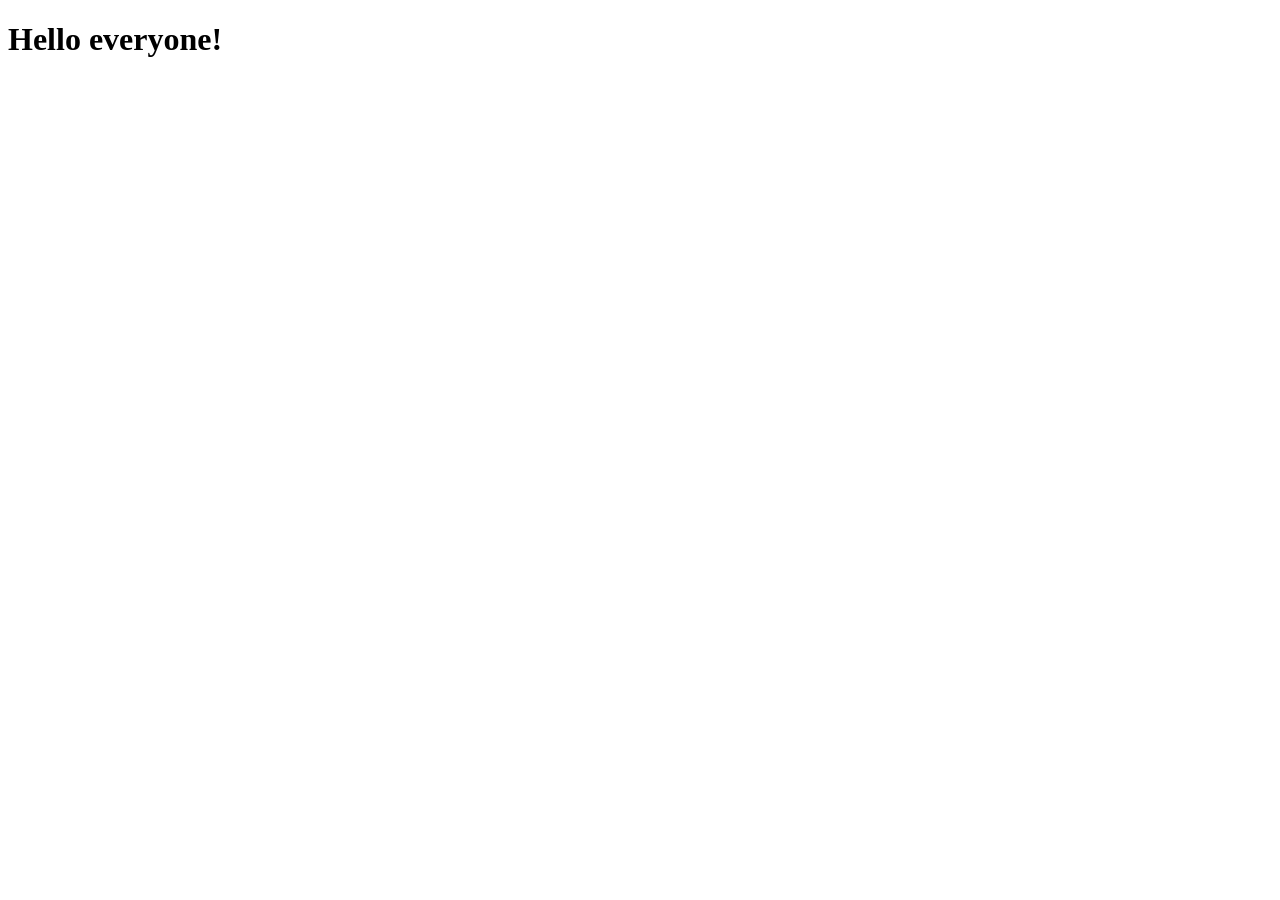
==== index.html @ 1ad0e3e1 "init project" ====
<!DOCTYPE html>
<html lang="en">
<head>
    <meta charset="UTF-8">
    <meta name="viewport" content="width=device-width, initial-scale=1.0">
    <title>My Website</title>
</head>
<body>
    <h1>Hello everyone!</h1>
</body>
</html>
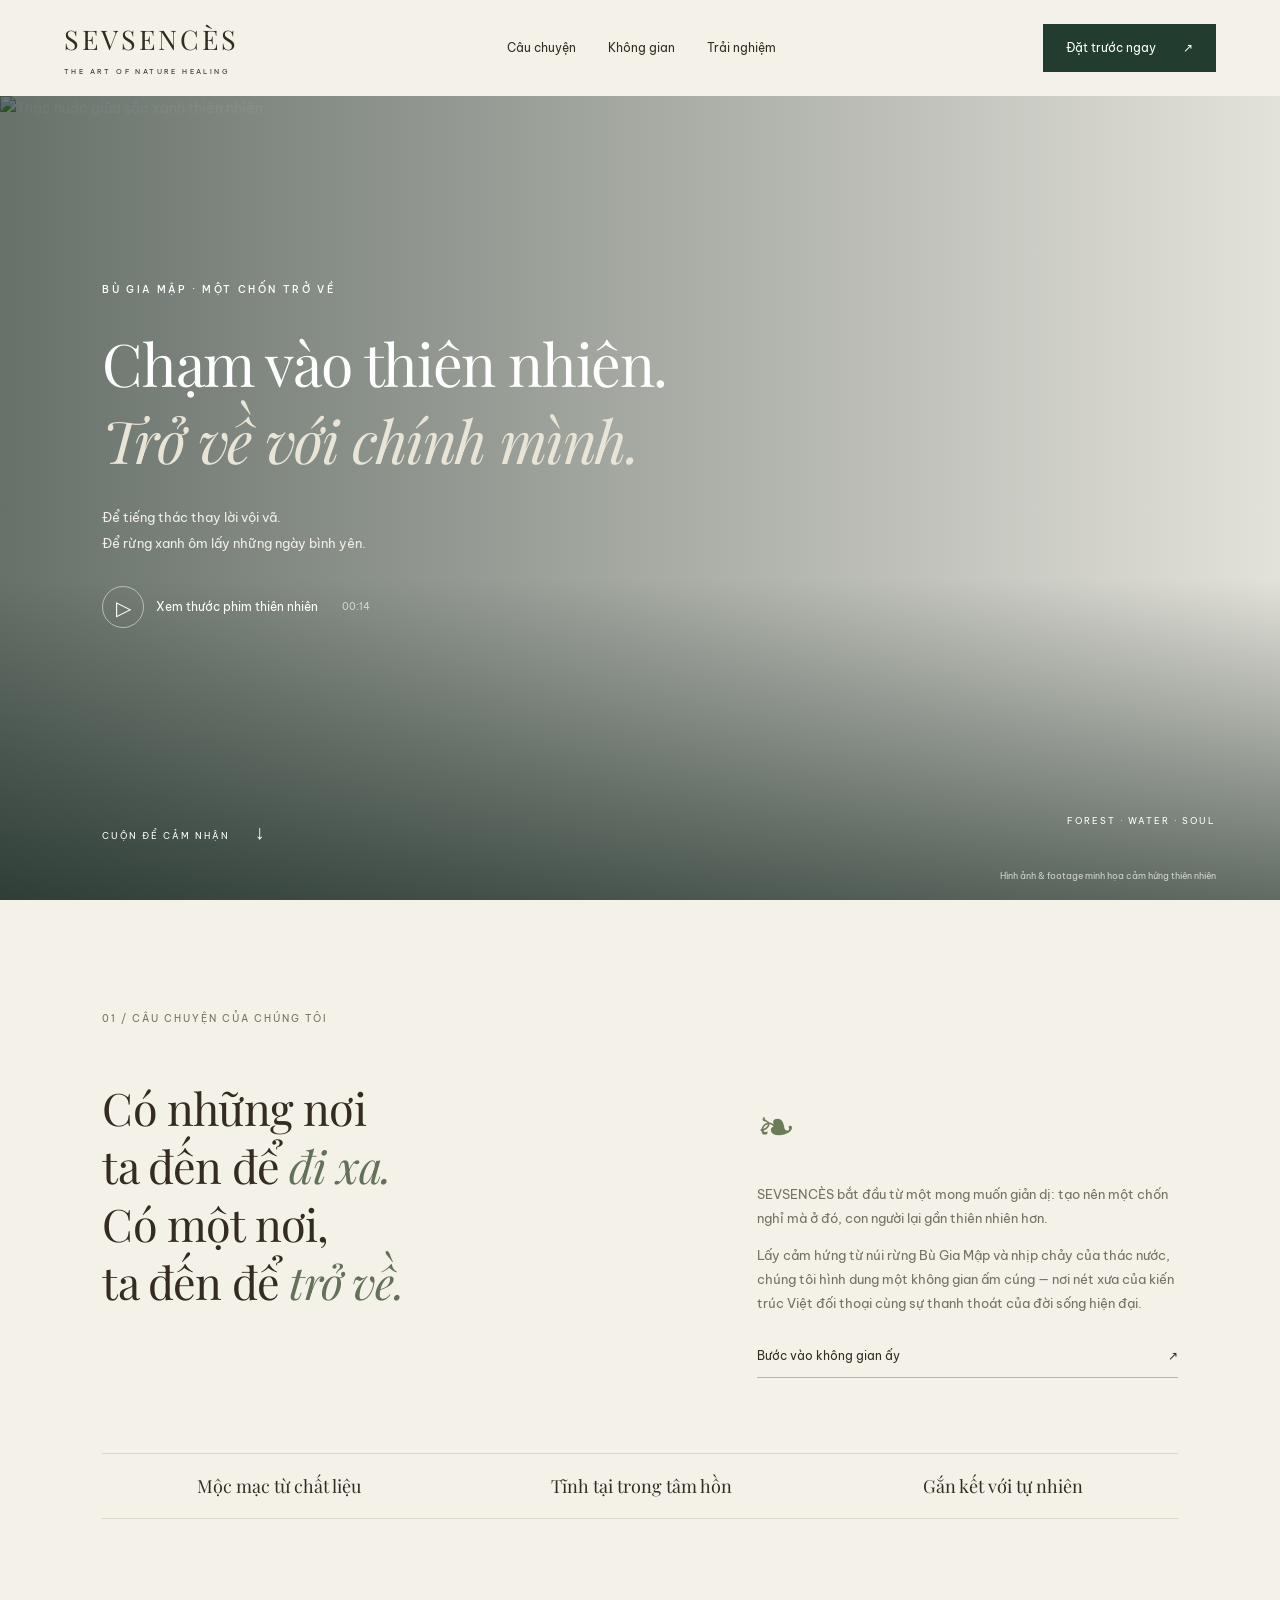
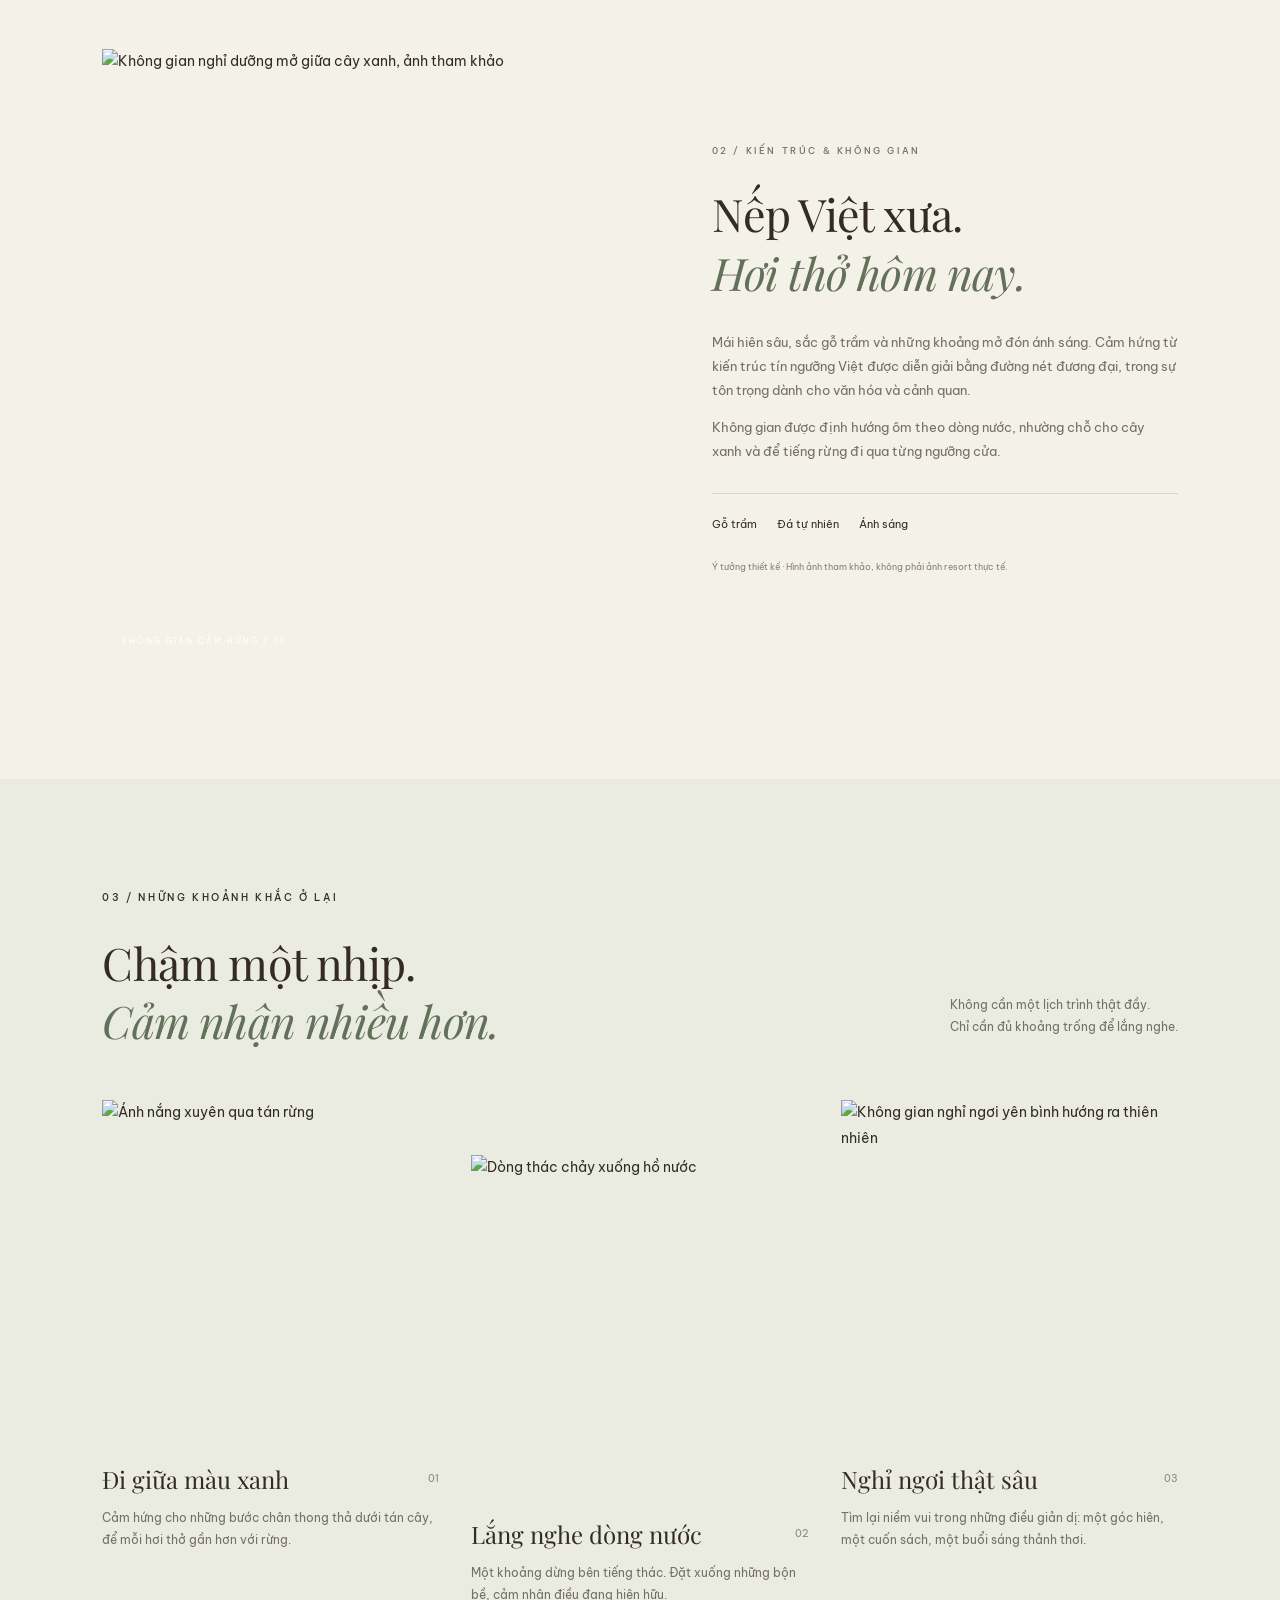
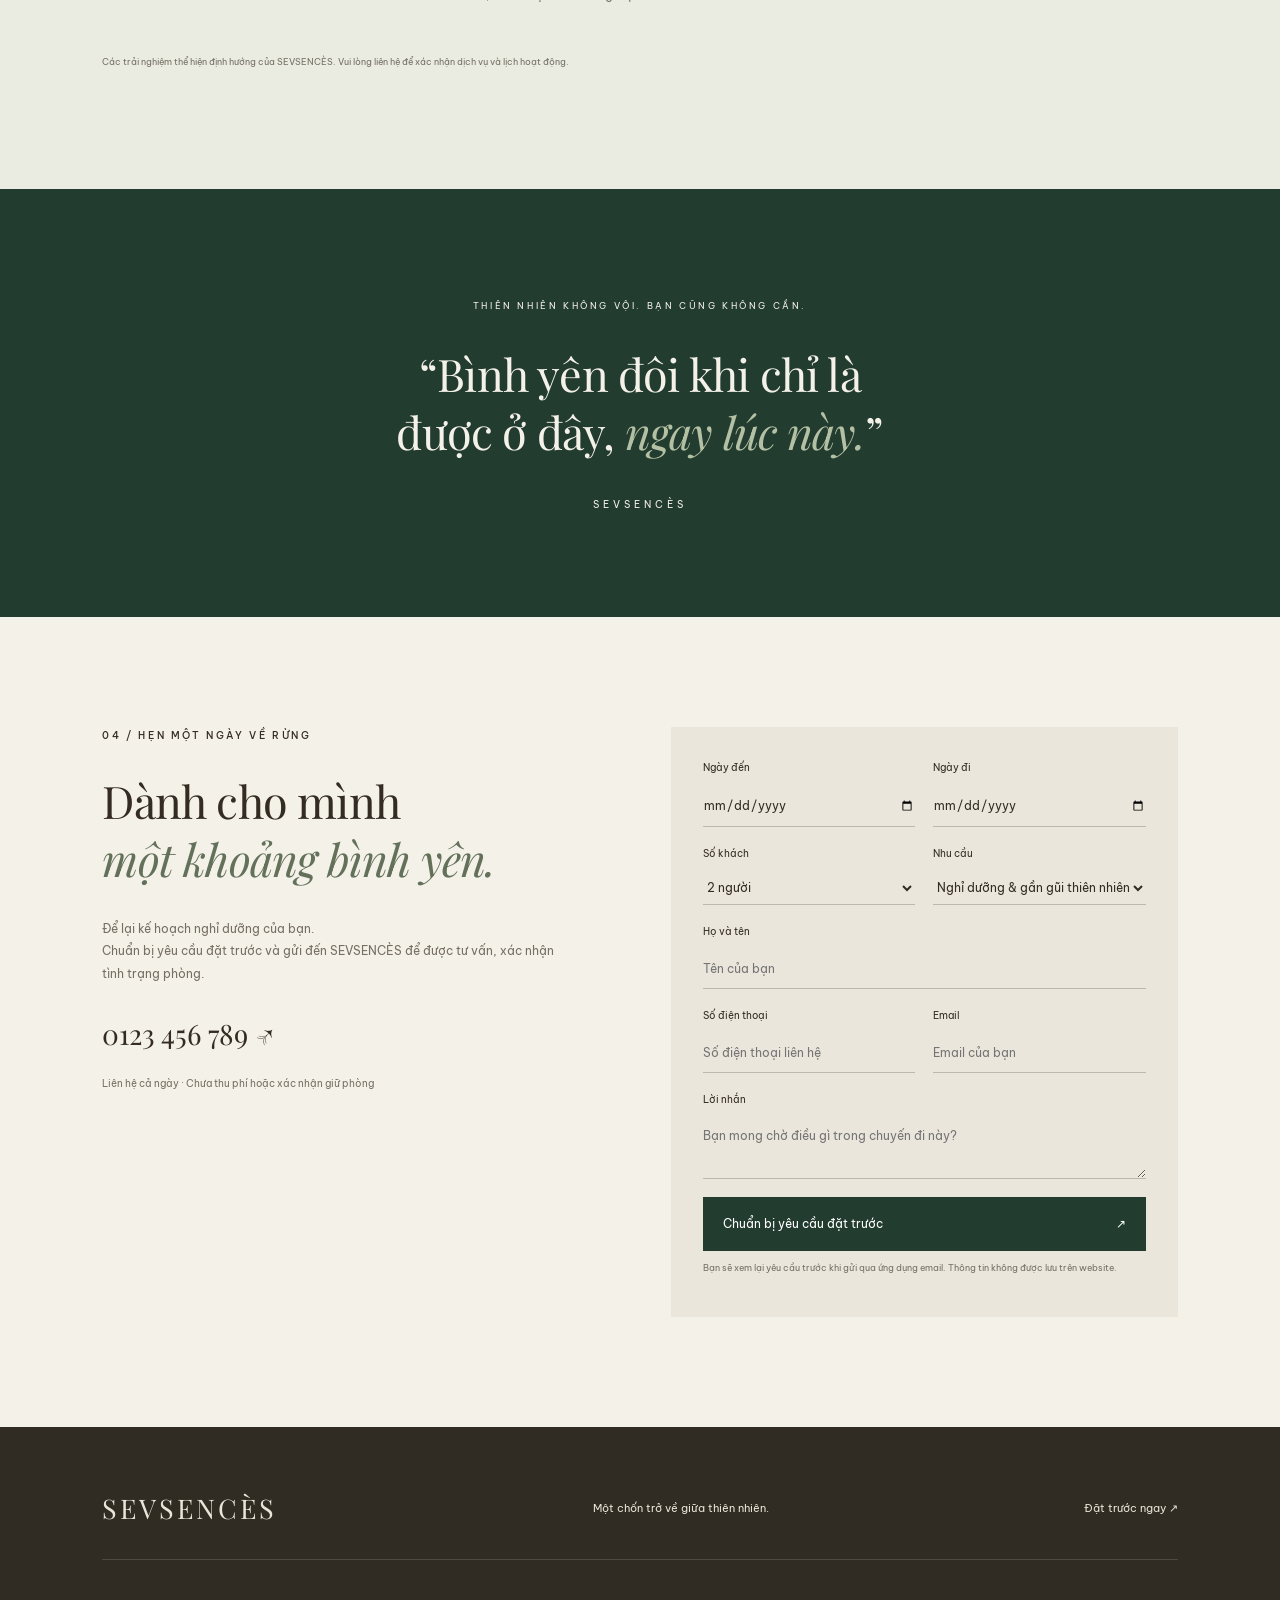
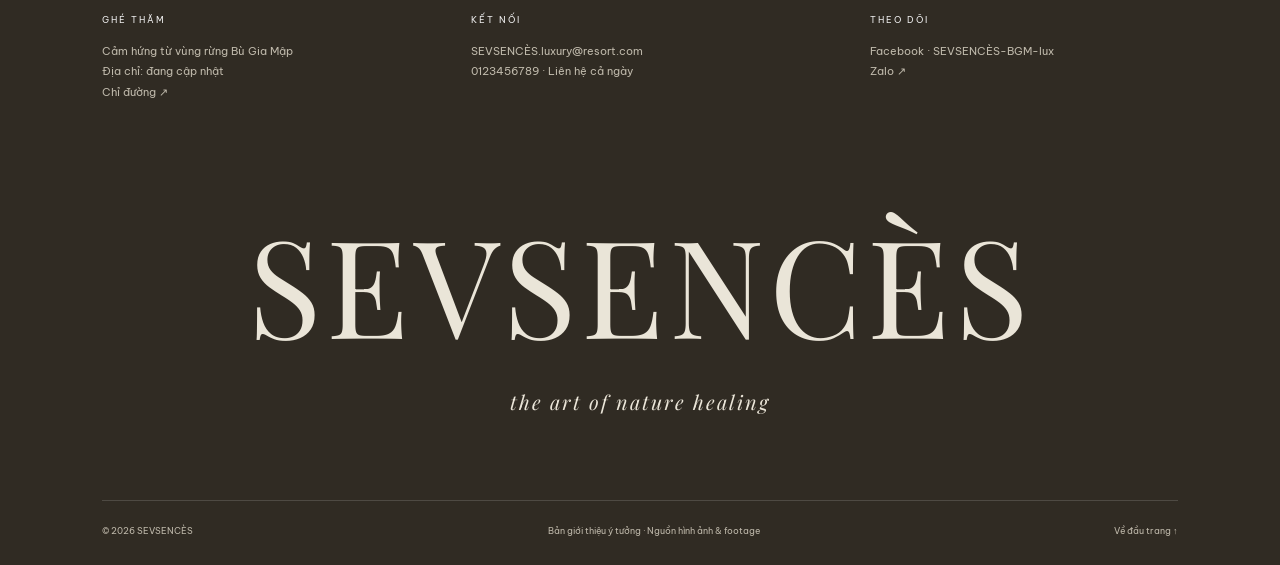
==== commit 4faeec67: "Add files via upload Thêm các tệp khởi tạo cho dự án SEVSENCÈS, bao gồm tệp cấu hình, thông tin ghi " ====
--- a/index.html
+++ b/index.html
@@ -1,11 +1,416 @@
-<!DOCTYPE html>
-<html lang="en">
-<head>
-    <meta charset="UTF-8">
-    <meta name="viewport" content="width=device-width, initial-scale=1.0">
-    <title>My Website</title>
-</head>
-<body>
-    <h1>Hello everyone!</h1>
-</body>
-</html>+<!doctype html>
+<html lang="vi">
+  <head>
+    <meta charset="utf-8">
+    <meta name="viewport" content="width=device-width, initial-scale=1">
+    <meta name="theme-color" content="#23392d">
+    <title>SEVSENCÈS — the art of nature healing</title>
+    <meta
+      name="description"
+      content="Trở về với thiên nhiên. Khám phá ý tưởng nghỉ dưỡng SEVSENCÈS, nơi kiến trúc Việt gặp nhịp sống của rừng."
+    >
+    <link rel="preconnect" href="https://fonts.googleapis.com">
+    <link
+      href="https://fonts.googleapis.com/css2?family=Be+Vietnam+Pro:wght@300;400;500;600&family=Playfair+Display:ital,wght@0,400;0,500;1,400&display=swap"
+      rel="stylesheet"
+    >
+    <link rel="stylesheet" href="style.css">
+  </head>
+
+  <body>
+    <header>
+      <a href="#" class="wordmark" aria-label="SEVSENCÈS trang chủ">
+        SEVSENCÈS
+        <span>THE ART OF NATURE HEALING</span>
+      </a>
+
+      <nav aria-label="Điều hướng">
+        <a href="#cau-chuyen">Câu chuyện</a>
+        <a href="#khong-gian">Không gian</a>
+        <a href="#trai-nghiem">Trải nghiệm</a>
+      </nav>
+
+      <a class="book" href="#dat-truoc">
+        Đặt trước ngay
+        <span>↗</span>
+      </a>
+    </header>
+
+    <main>
+      <section class="hero">
+        <img
+          class="hero-image"
+          src="https://images.unsplash.com/photo-1432405972618-c60b0225b8f9?auto=format&fit=crop&w=2200&q=85"
+          alt="Thác nước giữa sắc xanh thiên nhiên"
+        >
+        <div class="hero-shade"></div>
+
+        <div class="hero-copy">
+          <p class="eyebrow">BÙ GIA MẬP · MỘT CHỐN TRỞ VỀ</p>
+          <h1>
+            Chạm vào thiên nhiên.<br>
+            <em>Trở về với chính mình.</em>
+          </h1>
+          <p>
+            Để tiếng thác thay lời vội vã.<br>
+            Để rừng xanh ôm lấy những ngày bình yên.
+          </p>
+
+          <button id="watch" class="film" type="button">
+            <span>▷</span>
+            Xem thước phim thiên nhiên
+            <small>00:14</small>
+          </button>
+        </div>
+
+        <div class="hero-bottom">
+          <a href="#cau-chuyen">
+            CUỘN ĐỂ CẢM NHẬN
+            <span>↓</span>
+          </a>
+          <span>FOREST · WATER · SOUL</span>
+        </div>
+
+        <span class="caption">Hình ảnh &amp; footage minh họa cảm hứng thiên nhiên</span>
+      </section>
+
+      <section id="cau-chuyen" class="story section">
+        <div class="section-label reveal">01 / CÂU CHUYỆN CỦA CHÚNG TÔI</div>
+
+        <div class="story-grid">
+          <h2 class="reveal left">
+            Có những nơi<br>
+            ta đến để <em>đi xa.</em><br>
+            Có một nơi,<br>
+            ta đến để <em>trở về.</em>
+          </h2>
+
+          <div class="story-body reveal right">
+            <span class="leaf">❧</span>
+            <p>
+              SEVSENCÈS bắt đầu từ một mong muốn giản dị: tạo nên một chốn nghỉ
+              mà ở đó, con người lại gần thiên nhiên hơn.
+            </p>
+            <p>
+              Lấy cảm hứng từ núi rừng Bù Gia Mập và nhịp chảy của thác nước,
+              chúng tôi hình dung một không gian ấm cúng — nơi nét xưa của kiến
+              trúc Việt đối thoại cùng sự thanh thoát của đời sống hiện đại.
+            </p>
+            <a class="text-link" href="#khong-gian">
+              Bước vào không gian ấy
+              <span>↗</span>
+            </a>
+          </div>
+        </div>
+
+        <div class="three-words">
+          <span>Mộc mạc từ chất liệu</span>
+          <span>Tĩnh tại trong tâm hồn</span>
+          <span>Gắn kết với tự nhiên</span>
+        </div>
+      </section>
+
+      <section id="khong-gian" class="architecture section">
+        <div class="arch-photo reveal left">
+          <img
+            loading="lazy"
+            src="https://images.unsplash.com/photo-1520250497591-112f2f40a3f4?auto=format&fit=crop&w=1300&q=85"
+            alt="Không gian nghỉ dưỡng mở giữa cây xanh, ảnh tham khảo"
+          >
+          <span>KHÔNG GIAN CẢM HỨNG / 01</span>
+        </div>
+
+        <div class="arch-copy reveal right">
+          <p class="eyebrow">02 / KIẾN TRÚC &amp; KHÔNG GIAN</p>
+          <h2>
+            Nếp Việt xưa.<br>
+            <em>Hơi thở hôm nay.</em>
+          </h2>
+          <p>
+            Mái hiên sâu, sắc gỗ trầm và những khoảng mở đón ánh sáng. Cảm hứng
+            từ kiến trúc tín ngưỡng Việt được diễn giải bằng đường nét đương đại,
+            trong sự tôn trọng dành cho văn hóa và cảnh quan.
+          </p>
+          <p>
+            Không gian được định hướng ôm theo dòng nước, nhường chỗ cho cây xanh
+            và để tiếng rừng đi qua từng ngưỡng cửa.
+          </p>
+
+          <div class="materials">
+            <span>Gỗ trầm</span>
+            <span>Đá tự nhiên</span>
+            <span>Ánh sáng</span>
+          </div>
+
+          <small>Ý tưởng thiết kế · Hình ảnh tham khảo, không phải ảnh resort thực tế.</small>
+        </div>
+      </section>
+
+      <section id="trai-nghiem" class="experiences section">
+        <div class="experience-head reveal">
+          <div>
+            <p class="eyebrow">03 / NHỮNG KHOẢNH KHẮC Ở LẠI</p>
+            <h2>
+              Chậm một nhịp.<br>
+              <em>Cảm nhận nhiều hơn.</em>
+            </h2>
+          </div>
+          <p>
+            Không cần một lịch trình thật đầy.<br>
+            Chỉ cần đủ khoảng trống để lắng nghe.
+          </p>
+        </div>
+
+        <div class="experience-grid">
+          <article class="reveal left">
+            <div class="image-wrap">
+              <img
+                loading="lazy"
+                src="https://images.unsplash.com/photo-1441974231531-c6227db76b6e?auto=format&fit=crop&w=900&q=80"
+                alt="Ánh nắng xuyên qua tán rừng"
+              >
+            </div>
+            <div class="article-title">
+              <h3>Đi giữa màu xanh</h3>
+              <span>01</span>
+            </div>
+            <p>
+              Cảm hứng cho những bước chân thong thả dưới tán cây, để mỗi hơi
+              thở gần hơn với rừng.
+            </p>
+          </article>
+
+          <article class="reveal">
+            <div class="image-wrap">
+              <img
+                loading="lazy"
+                src="https://images.unsplash.com/photo-1432405972618-c60b0225b8f9?auto=format&fit=crop&w=900&q=80"
+                alt="Dòng thác chảy xuống hồ nước"
+              >
+            </div>
+            <div class="article-title">
+              <h3>Lắng nghe dòng nước</h3>
+              <span>02</span>
+            </div>
+            <p>
+              Một khoảng dừng bên tiếng thác. Đặt xuống những bộn bề, cảm nhận
+              điều đang hiện hữu.
+            </p>
+          </article>
+
+          <article class="reveal right">
+            <div class="image-wrap">
+              <img
+                loading="lazy"
+                src="https://images.unsplash.com/photo-1445019980597-93fa8acb246c?auto=format&fit=crop&w=900&q=80"
+                alt="Không gian nghỉ ngơi yên bình hướng ra thiên nhiên"
+              >
+            </div>
+            <div class="article-title">
+              <h3>Nghỉ ngơi thật sâu</h3>
+              <span>03</span>
+            </div>
+            <p>
+              Tìm lại niềm vui trong những điều giản dị: một góc hiên, một cuốn
+              sách, một buổi sáng thảnh thơi.
+            </p>
+          </article>
+        </div>
+
+        <p class="concept-note">
+          Các trải nghiệm thể hiện định hướng của SEVSENCÈS. Vui lòng liên hệ để
+          xác nhận dịch vụ và lịch hoạt động.
+        </p>
+      </section>
+
+      <section class="quote">
+        <div class="reveal">
+          <p>THIÊN NHIÊN KHÔNG VỘI. BẠN CŨNG KHÔNG CẦN.</p>
+          <h2>
+            “Bình yên đôi khi chỉ là<br>
+            được ở đây, <em>ngay lúc này.</em>”
+          </h2>
+          <span>SEVSENCÈS</span>
+        </div>
+      </section>
+
+      <section id="dat-truoc" class="reservation section">
+        <div class="reveal left">
+          <p class="eyebrow">04 / HẸN MỘT NGÀY VỀ RỪNG</p>
+          <h2>
+            Dành cho mình<br>
+            <em>một khoảng bình yên.</em>
+          </h2>
+          <p>
+            Để lại kế hoạch nghỉ dưỡng của bạn.<br>
+            Chuẩn bị yêu cầu đặt trước và gửi đến SEVSENCÈS để được tư vấn,
+            xác nhận tình trạng phòng.
+          </p>
+          <a class="phone" href="tel:0123456789">0123 456 789 ↗</a>
+          <small>Liên hệ cả ngày · Chưa thu phí hoặc xác nhận giữ phòng</small>
+        </div>
+
+        <form id="booking" class="reveal right">
+          <div class="form-row">
+            <label>
+              Ngày đến
+              <input type="date" id="arrival" required>
+            </label>
+            <label>
+              Ngày đi
+              <input type="date" id="departure" required>
+            </label>
+          </div>
+
+          <div class="form-row">
+            <label>
+              Số khách
+              <select id="guests">
+                <option>1 người</option>
+                <option selected>2 người</option>
+                <option>3 người</option>
+                <option>4 người</option>
+                <option>5 người trở lên</option>
+              </select>
+            </label>
+
+            <label>
+              Nhu cầu
+              <select id="interest">
+                <option>Nghỉ dưỡng &amp; gần gũi thiên nhiên</option>
+                <option>Tìm hiểu không gian kiến trúc</option>
+                <option>Chuyến đi cùng gia đình</option>
+                <option>Chuyến đi cùng nhóm bạn</option>
+              </select>
+            </label>
+          </div>
+
+          <label>
+            Họ và tên
+            <input
+              id="guestName"
+              autocomplete="name"
+              placeholder="Tên của bạn"
+              required
+              maxlength="100"
+            >
+          </label>
+
+          <div class="form-row">
+            <label>
+              Số điện thoại
+              <input
+                id="phone"
+                type="tel"
+                autocomplete="tel"
+                placeholder="Số điện thoại liên hệ"
+                required
+                pattern="[+0-9 ()-]{8,20}"
+              >
+            </label>
+            <label>
+              Email
+              <input
+                id="email"
+                type="email"
+                autocomplete="email"
+                placeholder="Email của bạn"
+                required
+              >
+            </label>
+          </div>
+
+          <label>
+            Lời nhắn
+            <textarea
+              id="note"
+              rows="2"
+              maxlength="1000"
+              placeholder="Bạn mong chờ điều gì trong chuyến đi này?"
+            ></textarea>
+          </label>
+
+          <button class="submit" type="submit">
+            Chuẩn bị yêu cầu đặt trước
+            <span>↗</span>
+          </button>
+
+          <p class="form-note">
+            Bạn sẽ xem lại yêu cầu trước khi gửi qua ứng dụng email. Thông tin
+            không được lưu trên website.
+          </p>
+
+          <div id="booking-result" hidden role="status">
+            <h3>Yêu cầu của bạn đã được soạn</h3>
+            <pre id="summary"></pre>
+            <a id="sendEmail" class="submit">Mở email để gửi yêu cầu ↗</a>
+            <button id="copy" type="button">Sao chép nội dung</button>
+            <p>
+              Yêu cầu chưa được gửi. Vui lòng gửi email và chờ resort xác nhận.
+            </p>
+          </div>
+        </form>
+      </section>
+    </main>
+
+    <footer>
+      <div class="footer-top">
+        <a href="#" class="wordmark">SEVSENCÈS</a>
+        <p>Một chốn trở về giữa thiên nhiên.</p>
+        <a href="#dat-truoc">Đặt trước ngay ↗</a>
+      </div>
+
+      <div class="footer-info">
+        <div>
+          <h4>GHÉ THĂM</h4>
+          <p>Cảm hứng từ vùng rừng Bù Gia Mập</p>
+          <p id="address">Địa chỉ: đang cập nhật</p>
+          <a id="maps" hidden>Chỉ đường ↗</a>
+        </div>
+
+        <div>
+          <h4>KẾT NỐI</h4>
+          <a href="mailto:SEVSENCÈS.luxury@resort.com">SEVSENCÈS.luxury@resort.com</a>
+          <a href="tel:0123456789">0123456789 · Liên hệ cả ngày</a>
+        </div>
+
+        <div>
+          <h4>THEO DÕI</h4>
+          <span>Facebook · SEVSENCÈS-BGM-lux</span>
+          <a href="https://zalo.me/0123456789" target="_blank" rel="noopener">Zalo ↗</a>
+        </div>
+      </div>
+
+      <div class="closing reveal">
+        <div>SEVSENCÈS</div>
+        <p>the art of nature healing</p>
+      </div>
+
+      <div class="footer-bottom">
+        <span>© <span id="year"></span> SEVSENCÈS</span>
+        <span>
+          Bản giới thiệu ý tưởng ·
+          <a href="credits.html">Nguồn hình ảnh &amp; footage</a>
+        </span>
+        <a href="#">Về đầu trang ↑</a>
+      </div>
+    </footer>
+
+    <dialog id="cinema" aria-label="Thước phim SEVSENCÈS">
+      <video id="introVideo" playsinline muted preload="metadata" src="assets/intro.mp4"></video>
+      <div class="cinema-black"></div>
+      <div class="cinema-brand">
+        <div>SEVSENCÈS</div>
+        <p>the art of nature healing</p>
+      </div>
+      <button id="skip" type="button">Bỏ qua ↗</button>
+      <span class="cinema-note">FOOTAGE THIÊN NHIÊN MINH HỌA</span>
+      <button id="playFallback" hidden type="button">Phát thước phim ▷</button>
+    </dialog>
+    
+    <script src="config.js"></script>
+    <script src="config1.js"></script>
+    <script src="app.js"></script>
+  </body>
+</html>
+
--- a/style.css
+++ b/style.css
@@ -0,0 +1,883 @@
+:root {
+  --ink: #342c23;
+  --forest: #233c30;
+  --paper: #f4f1e9;
+  --muted: #766f64;
+  --serif: 'Playfair Display', Georgia, serif;
+}
+
+* {
+  box-sizing: border-box;
+}
+
+html {
+  scroll-behavior: smooth;
+  scroll-padding-top: 90px;
+}
+
+body {
+  margin: 0;
+  background: var(--paper);
+  color: var(--ink);
+  font: 14px/1.85 'Be Vietnam Pro', sans-serif;
+}
+
+a {
+  color: inherit;
+  text-decoration: none;
+}
+
+button,
+input,
+select,
+textarea {
+  font: inherit;
+}
+
+button,
+a,
+input,
+select,
+textarea {
+  -webkit-tap-highlight-color: transparent;
+}
+
+button {
+  cursor: pointer;
+}
+
+a:focus-visible,
+button:focus-visible {
+  outline: 2px solid #af8855;
+  outline-offset: 6px;
+}
+
+header {
+  height: 96px;
+  padding: 0 5%;
+  display: flex;
+  align-items: center;
+  justify-content: space-between;
+  background: var(--paper);
+  position: relative;
+  z-index: 5;
+}
+
+.wordmark {
+  font: 27px var(--serif);
+  letter-spacing: 3px;
+}
+
+.wordmark span {
+  display: block;
+  font: 7px 'Be Vietnam Pro';
+  letter-spacing: 2.4px;
+  margin-top: 10px;
+}
+
+nav {
+  display: flex;
+  gap: 32px;
+  font-size: 12px;
+}
+
+.book {
+  background: var(--forest);
+  color: #fff;
+  padding: 13px 23px;
+  font-size: 12px;
+}
+
+.book span {
+  margin-left: 24px;
+}
+
+.hero {
+  height: calc(100svh - 96px);
+  min-height: 620px;
+  max-height: 950px;
+  position: relative;
+  color: #fff;
+  overflow: hidden;
+}
+
+.hero-image,
+.hero-shade {
+  position: absolute;
+  width: 100%;
+  height: 100%;
+  inset: 0;
+  object-fit: cover;
+}
+
+.hero-image {
+  object-position: center 48%;
+}
+
+.hero-shade {
+  background: linear-gradient(90deg, rgba(9, 28, 21, 0.60), rgba(9, 28, 21, 0.07)),
+    linear-gradient(0deg, rgba(9, 28, 21, 0.6), transparent 40%);
+}
+
+.hero-copy {
+  position: absolute;
+  top: 23%;
+  left: 8%;
+  right: 5%;
+}
+
+.eyebrow {
+  font-size: 10px;
+  letter-spacing: 2.6px;
+  font-weight: 500;
+  margin: 0 0 26px;
+}
+
+h1,
+h2,
+h3 {
+  font-family: var(--serif);
+  font-weight: 400;
+  line-height: 1.3;
+  margin: 0;
+}
+
+h1 {
+  font-size: clamp(40px, 4.6vw, 72px);
+  letter-spacing: -1.4px;
+}
+
+em {
+  font-weight: 400;
+}
+
+h1 em {
+  color: #e9e5d6;
+}
+
+.hero-copy > p:not(.eyebrow) {
+  font-size: 13px;
+  line-height: 2;
+  margin-top: 26px;
+  color: #f2f0e8;
+}
+
+.film {
+  background: none;
+  border: 0;
+  color: white;
+  display: flex;
+  align-items: center;
+  gap: 12px;
+  padding: 10px 0;
+  margin-top: 20px;
+  font-size: 12px;
+}
+
+.film > span {
+  border: 1px solid #ffffff80;
+  border-radius: 50%;
+  height: 42px;
+  width: 42px;
+  display: grid;
+  place-items: center;
+  font-size: 20px;
+}
+
+.film small {
+  opacity: 0.65;
+  margin-left: 12px;
+}
+
+.hero-bottom {
+  position: absolute;
+  bottom: 50px;
+  left: 8%;
+  right: 5%;
+  display: flex;
+  justify-content: space-between;
+  font-size: 9px;
+  letter-spacing: 2px;
+}
+
+.hero-bottom a span {
+  font-size: 20px;
+  margin-left: 20px;
+}
+
+.caption {
+  position: absolute;
+  right: 5%;
+  bottom: 15px;
+  font-size: 9px;
+  opacity: 0.7;
+}
+
+.section {
+  padding: 110px 8%;
+}
+
+.section-label {
+  font-size: 10px;
+  letter-spacing: 2px;
+  margin-bottom: 50px;
+  color: var(--muted);
+}
+
+.story-grid {
+  display: grid;
+  grid-template-columns: 1.2fr 1fr;
+  gap: 14%;
+}
+
+h2 {
+  font-size: clamp(34px, 3.5vw, 54px);
+  letter-spacing: -0.8px;
+}
+
+h2 em {
+  color: #63715a;
+}
+
+.story-body {
+  padding-top: 5px;
+}
+
+.story-body p,
+.arch-copy p {
+  font-size: 13px;
+  color: var(--muted);
+}
+
+.leaf {
+  font-size: 46px;
+  color: #6c7b58;
+}
+
+.text-link {
+  display: flex;
+  justify-content: space-between;
+  border-bottom: 1px solid #b6b7a6;
+  margin-top: 30px;
+  padding-bottom: 10px;
+  font-size: 12px;
+}
+
+.three-words {
+  margin-top: 75px;
+  border-top: 1px solid #d8d5ca;
+  border-bottom: 1px solid #d8d5ca;
+  display: flex;
+  justify-content: space-around;
+  padding: 20px 0;
+  font: 18px var(--serif);
+}
+
+.architecture {
+  padding-top: 20px;
+  display: grid;
+  grid-template-columns: 1.1fr 1fr;
+  gap: 9%;
+  align-items: center;
+}
+
+.arch-photo {
+  height: 620px;
+  position: relative;
+}
+
+.arch-photo img {
+  width: 100%;
+  height: 100%;
+  object-fit: cover;
+}
+
+.arch-photo > span {
+  position: absolute;
+  bottom: 20px;
+  left: 20px;
+  font-size: 8px;
+  letter-spacing: 2px;
+  color: #fff;
+}
+
+.arch-copy .eyebrow {
+  font-size: 9px;
+}
+
+.arch-copy h2 {
+  margin-bottom: 28px;
+}
+
+.materials {
+  display: flex;
+  gap: 20px;
+  border-top: 1px solid #d8d5ca;
+  margin-top: 30px;
+  padding-top: 20px;
+  font-size: 11px;
+}
+
+.arch-copy small {
+  display: block;
+  color: #888074;
+  font-size: 9px;
+  margin-top: 24px;
+}
+
+.experiences {
+  background: #eaece2;
+}
+
+.experience-head {
+  display: flex;
+  justify-content: space-between;
+  align-items: end;
+  margin-bottom: 50px;
+}
+
+.experience-head > p {
+  font-size: 12px;
+  color: var(--muted);
+}
+
+.experience-grid {
+  display: grid;
+  grid-template-columns: repeat(3, 1fr);
+  gap: 32px;
+}
+
+.experience-grid article:nth-child(2) {
+  padding-top: 55px;
+}
+
+.image-wrap {
+  height: 340px;
+  overflow: hidden;
+}
+
+.image-wrap img {
+  height: 100%;
+  width: 100%;
+  object-fit: cover;
+  transition: transform 1s;
+}
+
+.image-wrap:hover img {
+  transform: scale(1.05);
+}
+
+.article-title {
+  display: flex;
+  justify-content: space-between;
+  align-items: center;
+  margin-top: 24px;
+}
+
+h3 {
+  font-size: 24px;
+}
+
+.article-title span {
+  font-size: 10px;
+  color: #848b76;
+}
+
+.experience-grid p {
+  color: var(--muted);
+  font-size: 12px;
+}
+
+.concept-note {
+  font-size: 9px;
+  color: var(--muted);
+  margin-top: 35px;
+}
+
+.quote {
+  background: var(--forest);
+  color: var(--paper);
+  text-align: center;
+  padding: 100px 6%;
+  position: relative;
+}
+
+.quote p {
+  font-size: 9px;
+  letter-spacing: 2.6px;
+}
+
+.quote h2 {
+  margin: 30px 0;
+}
+
+.quote em {
+  color: #b4c0a4;
+}
+
+.quote span {
+  font-size: 10px;
+  letter-spacing: 4px;
+}
+
+.reservation {
+  display: grid;
+  grid-template-columns: 1fr 1.1fr;
+  gap: 10%;
+  align-items: start;
+}
+
+.reservation > div > p:not(.eyebrow) {
+  font-size: 12px;
+  color: var(--muted);
+  margin: 30px 0;
+}
+
+.phone {
+  font: 28px var(--serif);
+  display: block;
+  margin-bottom: 18px;
+}
+
+.reservation small {
+  font-size: 10px;
+  color: var(--muted);
+}
+
+form {
+  background: #eae6dc;
+  padding: 32px;
+}
+
+label {
+  display: flex;
+  flex-direction: column;
+  font-size: 10px;
+  gap: 8px;
+  margin-bottom: 18px;
+}
+
+.form-row {
+  display: grid;
+  grid-template-columns: 1fr 1fr;
+  gap: 18px;
+}
+
+input,
+select,
+textarea {
+  width: 100%;
+  border: 0;
+  border-bottom: 1px solid #beb9ad;
+  background: transparent;
+  padding: 8px 0;
+  color: var(--ink);
+  border-radius: 0;
+  font-size: 12px;
+  min-width: 0;
+}
+
+input:focus,
+select:focus,
+textarea:focus {
+  outline: 0;
+  border-color: var(--forest);
+  box-shadow: 0 1px var(--forest);
+}
+
+.submit {
+  display: flex;
+  align-items: center;
+  justify-content: space-between;
+  padding: 16px 20px;
+  background: var(--forest);
+  color: white;
+  border: 0;
+  width: 100%;
+  font-size: 12px;
+  margin-top: 12px;
+}
+
+.form-note,
+#booking-result p {
+  font-size: 9px;
+  color: var(--muted);
+  line-height: 1.8;
+}
+
+#booking-result {
+  margin-top: 24px;
+  border-top: 1px solid #bbb;
+  padding-top: 20px;
+}
+
+#summary {
+  font: 11px/1.8 'Be Vietnam Pro';
+  white-space: pre-wrap;
+  overflow-wrap: anywhere;
+}
+
+#copy {
+  background: transparent;
+  border: 1px solid #bbb;
+  margin-top: 10px;
+  padding: 8px 15px;
+  font-size: 11px;
+}
+
+footer {
+  padding: 60px 8% 25px;
+  background: #302b23;
+  color: #eae5d8;
+}
+
+.footer-top {
+  display: flex;
+  justify-content: space-between;
+  align-items: center;
+  border-bottom: 1px solid #ffffff25;
+  padding-bottom: 30px;
+}
+
+.footer-top p,
+.footer-top > a:last-child {
+  font-size: 11px;
+}
+
+.footer-info {
+  display: grid;
+  grid-template-columns: 1.1fr 1.2fr 1fr;
+  gap: 30px;
+  padding: 40px 0;
+  font-size: 11px;
+  color: #bfb9ab;
+}
+
+.footer-info h4 {
+  font-size: 9px;
+  letter-spacing: 2px;
+  font-weight: 400;
+  color: #eee;
+}
+
+.footer-info a,
+.footer-info span {
+  display: block;
+}
+
+.footer-info p {
+  margin: 0;
+}
+
+.closing {
+  text-align: center;
+  padding: 50px 0 70px;
+}
+
+.closing > div {
+  font: clamp(40px, 10.6vw, 165px) var(--serif);
+  letter-spacing: 5px;
+}
+
+.closing p {
+  font: italic 20px var(--serif);
+  letter-spacing: 2px;
+  margin: 15px;
+}
+
+.footer-bottom {
+  border-top: 1px solid #ffffff25;
+  padding-top: 22px;
+  display: flex;
+  justify-content: space-between;
+  font-size: 9px;
+  color: #bfb9ab;
+}
+
+.reveal {
+  opacity: 1;
+  transform: none;
+  transition: opacity 1s, transform 1s;
+}
+
+.motion .reveal:not(.visible) {
+  opacity: 0;
+  transform: translateY(30px);
+}
+
+.motion .reveal.left:not(.visible) {
+  transform: translateX(-65px);
+}
+
+.motion .reveal.right:not(.visible) {
+  transform: translateX(65px);
+}
+
+section,
+footer {
+  overflow: hidden;
+}
+
+dialog {
+  max-width: none;
+  max-height: none;
+  width: 100vw;
+  height: 100dvh;
+  border: 0;
+  padding: 0;
+  background: #070a08;
+  color: #fff;
+  overflow: hidden;
+}
+
+dialog::backdrop {
+  background: #070a08;
+}
+
+dialog video {
+  height: 100%;
+  width: 100%;
+  object-fit: cover;
+}
+
+.cinema-black {
+  position: absolute;
+  inset: 0;
+  background: #000;
+  opacity: 0;
+  transition: opacity 1.5s;
+}
+
+.cinema-brand {
+  position: absolute;
+  inset: 0;
+  display: flex;
+  flex-direction: column;
+  justify-content: center;
+  align-items: center;
+  opacity: 0;
+  transition: opacity 1.5s;
+}
+
+.cinema-brand > div {
+  font: clamp(35px, 7vw, 110px) var(--serif);
+  letter-spacing: 6px;
+}
+
+.cinema-brand p {
+  font: italic 20px var(--serif);
+}
+
+dialog.ending .cinema-black,
+dialog.ending .cinema-brand {
+  opacity: 1;
+}
+
+#skip {
+  position: absolute;
+  top: 30px;
+  right: 35px;
+  background: transparent;
+  color: white;
+  border: 1px solid #ffffff60;
+  padding: 10px 22px;
+  font-size: 11px;
+}
+
+.cinema-note {
+  position: absolute;
+  bottom: 22px;
+  left: 30px;
+  font-size: 8px;
+  letter-spacing: 2px;
+}
+
+#playFallback {
+  position: absolute;
+  top: 50%;
+  left: 50%;
+  transform: translate(-50%, -50%);
+  padding: 14px 24px;
+}
+
+@media (min-width: 1500px) {
+  .section {
+    padding-left: max(8%, calc((100% - 1250px) / 2));
+    padding-right: max(8%, calc((100% - 1250px) / 2));
+  }
+}
+
+@media (max-width: 800px) {
+  header {
+    height: 80px;
+    padding: 0 6%;
+  }
+
+  .wordmark {
+    font-size: 20px;
+    letter-spacing: 2px;
+  }
+
+  .wordmark span {
+    font-size: 5px;
+  }
+
+  nav {
+    display: none;
+  }
+
+  .book {
+    font-size: 10px;
+    padding: 10px 12px;
+  }
+
+  .book span {
+    margin-left: 8px;
+  }
+
+  .hero {
+    height: calc(90svh - 80px);
+    min-height: 580px;
+  }
+
+  .hero-copy {
+    left: 7%;
+    top: 24%;
+  }
+
+  h1 {
+    font-size: 40px;
+  }
+
+  .hero-copy .eyebrow {
+    font-size: 8px;
+    letter-spacing: 1.6px;
+  }
+
+  .hero-bottom > span {
+    display: none;
+  }
+
+  .section {
+    padding: 65px 7%;
+  }
+
+  .story-grid,
+  .architecture,
+  .reservation {
+    grid-template-columns: 1fr;
+    gap: 35px;
+  }
+
+  .story-body {
+    padding-top: 0;
+  }
+
+  .three-words {
+    font-size: 12px;
+    gap: 14px;
+    text-align: center;
+    margin-top: 35px;
+  }
+
+  .arch-photo {
+    height: 420px;
+  }
+
+  .architecture {
+    padding-top: 0;
+  }
+
+  .experience-head {
+    display: block;
+  }
+
+  .experience-head > p {
+    margin-top: 25px;
+  }
+
+  .experience-grid {
+    grid-template-columns: 1fr;
+    gap: 35px;
+  }
+
+  .experience-grid article:nth-child(2) {
+    padding-top: 0;
+  }
+
+  .image-wrap {
+    height: 370px;
+  }
+
+  .quote {
+    padding: 70px 7%;
+  }
+
+  .quote h2 {
+    font-size: 32px;
+  }
+
+  form {
+    padding: 23px;
+  }
+
+  .footer-top {
+    flex-wrap: wrap;
+    gap: 18px;
+  }
+
+  .footer-top p {
+    display: none;
+  }
+
+  .footer-info {
+    grid-template-columns: 1fr;
+    gap: 20px;
+  }
+
+  .closing {
+    padding: 35px 0 45px;
+  }
+
+  .closing > div {
+    font-size: 11vw;
+    letter-spacing: 1px;
+  }
+
+  .closing p {
+    font-size: 15px;
+    letter-spacing: 1px;
+  }
+
+  .footer-bottom {
+    flex-wrap: wrap;
+    gap: 14px;
+  }
+
+  .motion .reveal.left:not(.visible) {
+    transform: translateX(-25px);
+  }
+
+  .motion .reveal.right:not(.visible) {
+    transform: translateX(25px);
+  }
+}
+
+@media (prefers-reduced-motion: reduce) {
+  html {
+    scroll-behavior: auto;
+  }
+
+  *,
+  *:before,
+  *:after {
+    animation: none !important;
+    transition: none !important;
+  }
+
+  .motion .reveal:not(.visible) {
+    opacity: 1;
+    transform: none;
+  }
+}
+
